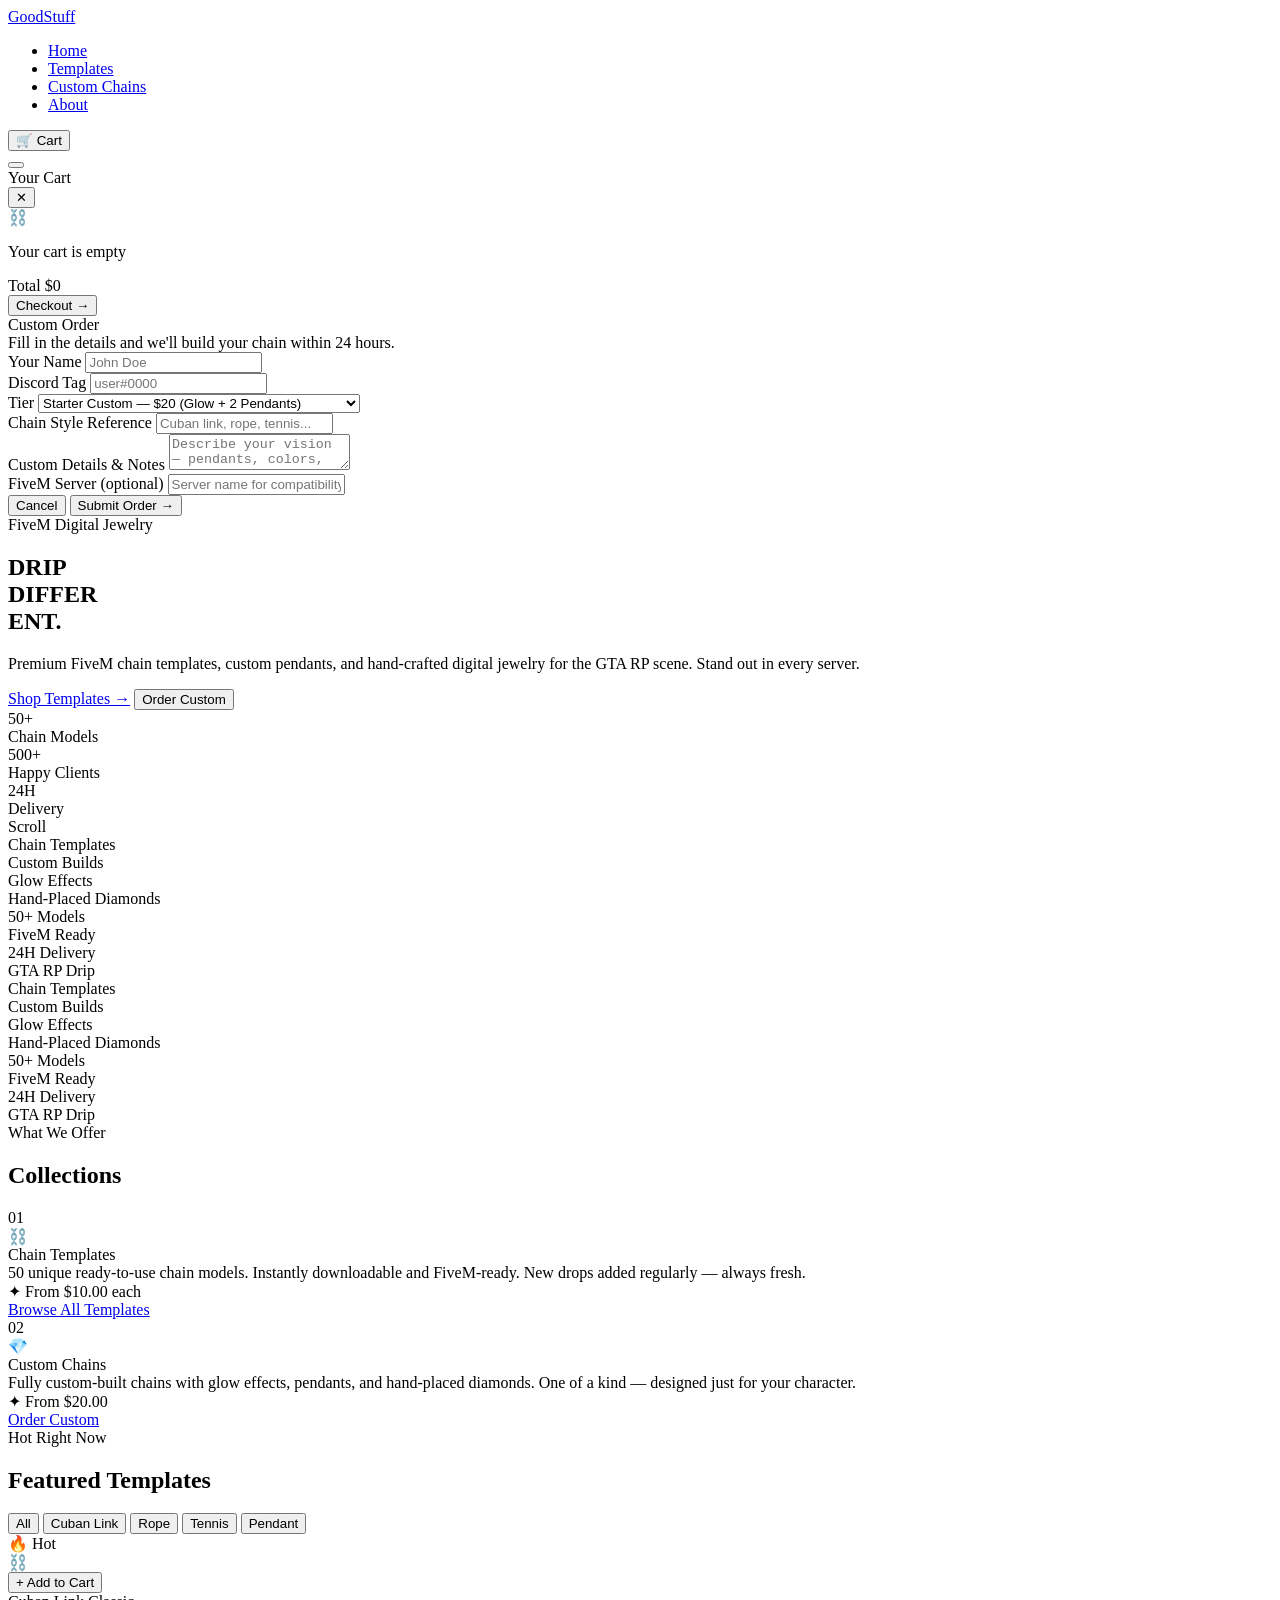
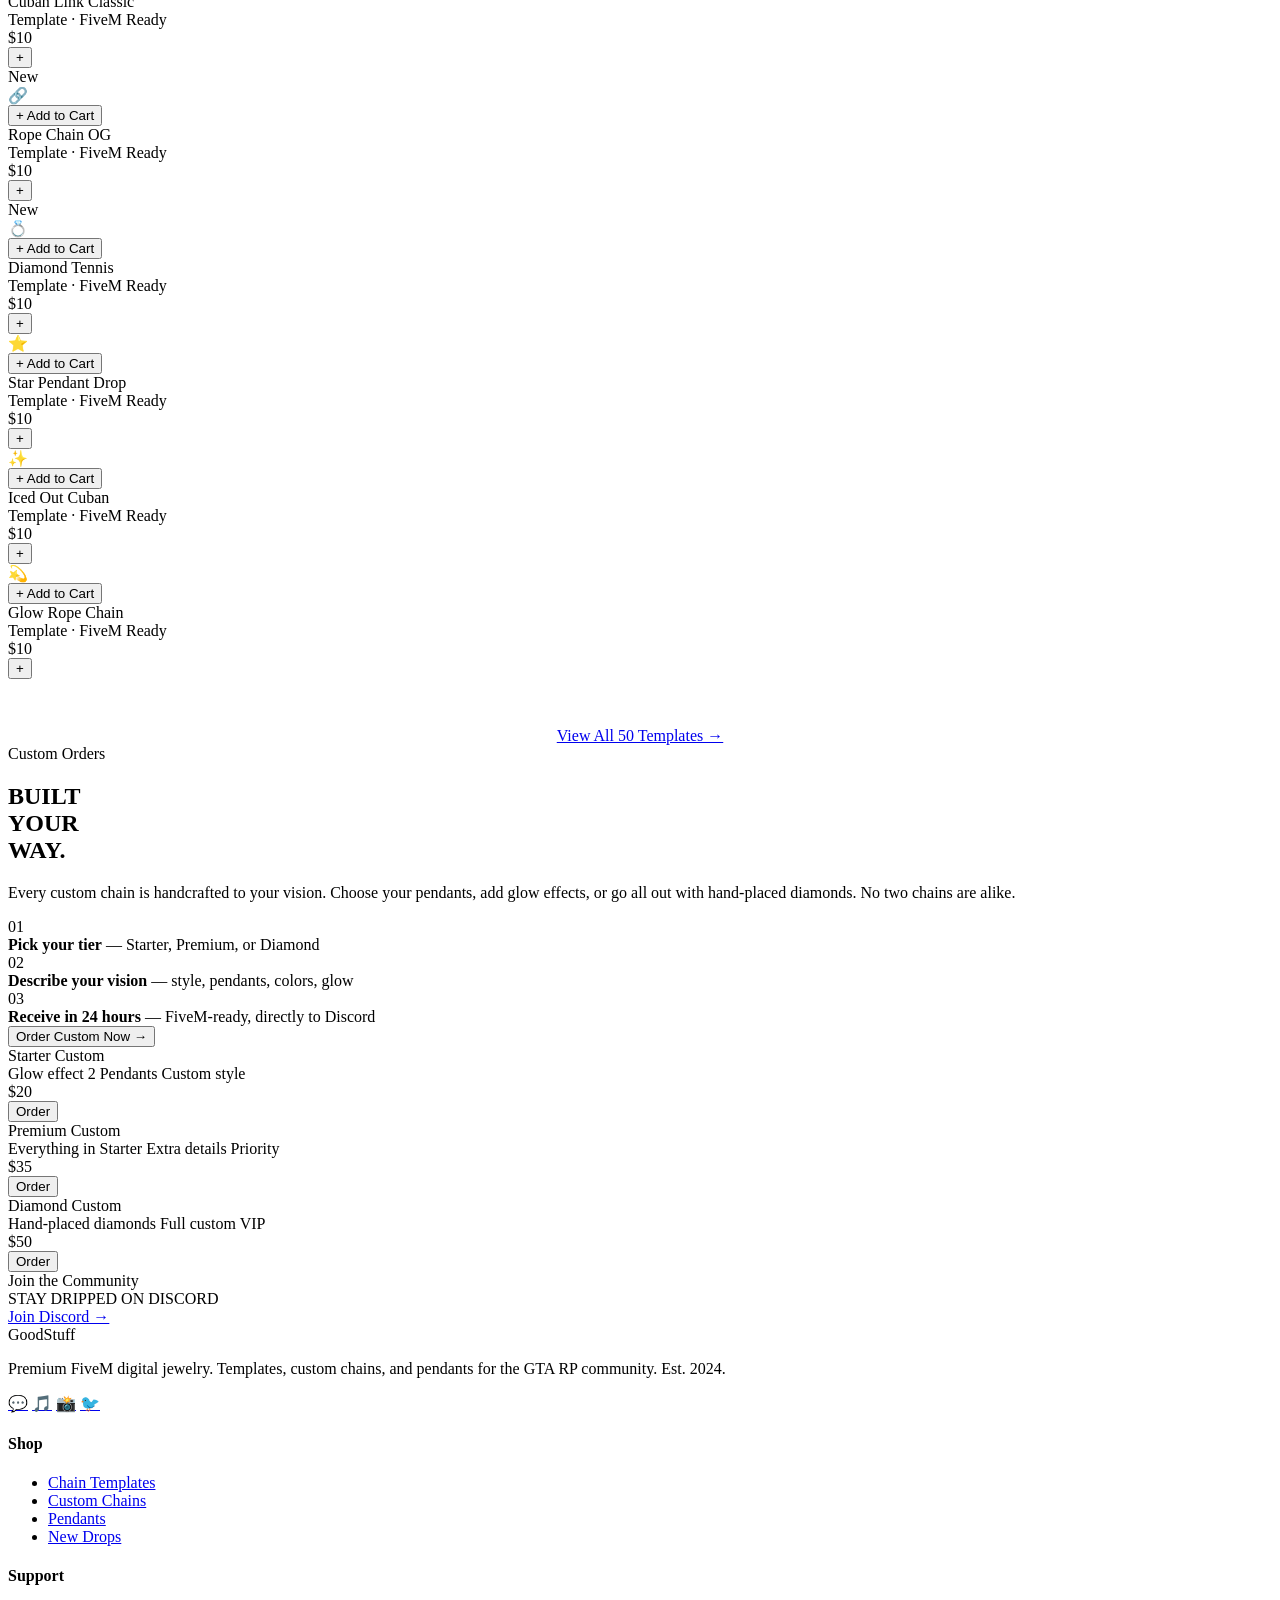
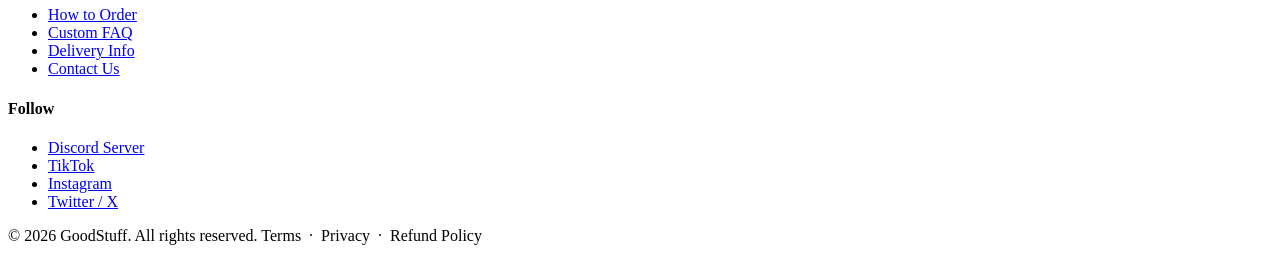
==== index.html @ 35ab71b7 "Add files via upload" ====
<!DOCTYPE html>
<html lang="en">
<head>
  <meta charset="UTF-8" />
  <meta name="viewport" content="width=device-width, initial-scale=1.0"/>
  <title>GoodStuff — FiveM Digital Jewelry</title>
  <meta name="description" content="Premium FiveM chain templates, custom pendants and hand-crafted digital jewelry for the GTA RP scene."/>
  <link rel="stylesheet" href="css/style.css"/>
</head>
<body>

<!-- CURSOR -->
<div class="cursor"></div>
<div class="cursor-ring"></div>

<!-- PAGE TRANSITION -->
<div class="page-transition"></div>

<!-- NAV -->
<nav>
  <a href="index.html" class="nav-logo">GoodStuff</a>
  <ul class="nav-links">
    <li><a href="index.html" class="active">Home</a></li>
    <li><a href="templates.html">Templates</a></li>
    <li><a href="custom.html">Custom Chains</a></li>
    <li><a href="index.html#about">About</a></li>
  </ul>
  <div class="nav-right">
    <button class="nav-cart">
      <span>🛒 Cart</span>
      <span class="cart-count" style="display:none">0</span>
    </button>
  </div>
  <button class="hamburger" aria-label="Menu">
    <span></span><span></span><span></span>
  </button>
</nav>

<!-- CART SIDEBAR -->
<div class="cart-overlay"></div>
<div class="cart-sidebar">
  <div class="cart-header">
    <div class="cart-title">Your Cart</div>
    <button class="cart-close">✕</button>
  </div>
  <div class="cart-items">
    <div class="cart-empty">
      <div class="cart-empty-icon">⛓️</div>
      <p>Your cart is empty</p>
    </div>
  </div>
  <div class="cart-footer">
    <div class="cart-total">
      <span class="cart-total-label">Total</span>
      <span class="cart-total-price">$0</span>
    </div>
    <button class="checkout-btn">Checkout →</button>
  </div>
</div>

<!-- ORDER MODAL -->
<div class="modal-overlay">
  <div class="modal">
    <div class="modal-title">Custom Order</div>
    <div class="modal-sub">Fill in the details and we'll build your chain within 24 hours.</div>
    <form class="order-form">
      <div class="form-row">
        <div class="form-group">
          <label class="form-label">Your Name</label>
          <input type="text" class="form-input" placeholder="John Doe" required/>
        </div>
        <div class="form-group">
          <label class="form-label">Discord Tag</label>
          <input type="text" class="form-input" placeholder="user#0000" required/>
        </div>
      </div>
      <div class="form-group">
        <label class="form-label">Tier</label>
        <select class="form-select" id="tier-select" required>
          <option value="starter">Starter Custom — $20 (Glow + 2 Pendants)</option>
          <option value="premium">Premium Custom — $35 (Extra Details)</option>
          <option value="diamond">Diamond Custom — $50 (Hand-Placed Diamonds)</option>
        </select>
      </div>
      <div class="form-group">
        <label class="form-label">Chain Style Reference</label>
        <input type="text" class="form-input" placeholder="Cuban link, rope, tennis..." required/>
      </div>
      <div class="form-group">
        <label class="form-label">Custom Details & Notes</label>
        <textarea class="form-textarea" placeholder="Describe your vision — pendants, colors, glow effects, diamond placement..."></textarea>
      </div>
      <div class="form-group">
        <label class="form-label">FiveM Server (optional)</label>
        <input type="text" class="form-input" placeholder="Server name for compatibility checks"/>
      </div>
      <div class="modal-footer">
        <button type="button" class="btn-cancel modal-close">Cancel</button>
        <button type="submit" class="btn-submit">Submit Order →</button>
      </div>
    </form>
  </div>
</div>

<!-- HERO -->
<section class="hero">
  <div class="hero-bg"></div>
  <div class="hero-grid"></div>
  <div class="hero-content">
    <div class="hero-eyebrow">
      <div class="hero-eyebrow-line"></div>
      <span>FiveM Digital Jewelry</span>
    </div>
    <h1 class="hero-title">
      DRIP<br>
      <span class="red">DIFFER</span><br>
      <span class="stroke">ENT.</span>
    </h1>
    <p class="hero-sub">Premium FiveM chain templates, custom pendants, and hand-crafted digital jewelry for the GTA RP scene. Stand out in every server.</p>
    <div class="hero-btns">
      <a href="templates.html" class="btn-primary">Shop Templates →</a>
      <button class="btn-outline" data-open-order>Order Custom</button>
    </div>
  </div>
  <div class="hero-stats">
    <div class="hero-stat">
      <div class="stat-num">50+</div>
      <div class="stat-label">Chain Models</div>
    </div>
    <div class="hero-stat">
      <div class="stat-num">500+</div>
      <div class="stat-label">Happy Clients</div>
    </div>
    <div class="hero-stat">
      <div class="stat-num">24H</div>
      <div class="stat-label">Delivery</div>
    </div>
  </div>
  <div class="hero-scroll">
    <div class="scroll-line"></div>
    <span>Scroll</span>
  </div>
</section>

<!-- MARQUEE -->
<div class="marquee-wrap">
  <div class="marquee-track">
    <div class="marquee-item">Chain Templates <div class="marquee-dot"></div></div>
    <div class="marquee-item">Custom Builds <div class="marquee-dot"></div></div>
    <div class="marquee-item">Glow Effects <div class="marquee-dot"></div></div>
    <div class="marquee-item">Hand-Placed Diamonds <div class="marquee-dot"></div></div>
    <div class="marquee-item">50+ Models <div class="marquee-dot"></div></div>
    <div class="marquee-item">FiveM Ready <div class="marquee-dot"></div></div>
    <div class="marquee-item">24H Delivery <div class="marquee-dot"></div></div>
    <div class="marquee-item">GTA RP Drip <div class="marquee-dot"></div></div>
    <div class="marquee-item">Chain Templates <div class="marquee-dot"></div></div>
    <div class="marquee-item">Custom Builds <div class="marquee-dot"></div></div>
    <div class="marquee-item">Glow Effects <div class="marquee-dot"></div></div>
    <div class="marquee-item">Hand-Placed Diamonds <div class="marquee-dot"></div></div>
    <div class="marquee-item">50+ Models <div class="marquee-dot"></div></div>
    <div class="marquee-item">FiveM Ready <div class="marquee-dot"></div></div>
    <div class="marquee-item">24H Delivery <div class="marquee-dot"></div></div>
    <div class="marquee-item">GTA RP Drip <div class="marquee-dot"></div></div>
  </div>
</div>

<!-- COLLECTIONS -->
<section class="section" style="background: var(--black);">
  <div class="section-header reveal">
    <div class="section-tag">
      <div class="section-tag-line"></div>
      <span>What We Offer</span>
    </div>
    <h2 class="section-title">Collections</h2>
  </div>
  <div class="collections-grid">
    <div class="col-card reveal reveal-delay-1">
      <div class="col-bg-num">01</div>
      <div class="col-icon-wrap">⛓️</div>
      <div class="col-title">Chain Templates</div>
      <div class="col-desc">50 unique ready-to-use chain models. Instantly downloadable and FiveM-ready. New drops added regularly — always fresh.</div>
      <div class="col-price-tag">✦ From $10.00 each</div>
      <a href="templates.html" class="col-link">Browse All Templates <div class="col-arrow"></div></a>
    </div>
    <div class="col-card reveal reveal-delay-2">
      <div class="col-bg-num">02</div>
      <div class="col-icon-wrap">💎</div>
      <div class="col-title">Custom Chains</div>
      <div class="col-desc">Fully custom-built chains with glow effects, pendants, and hand-placed diamonds. One of a kind — designed just for your character.</div>
      <div class="col-price-tag">✦ From $20.00</div>
      <a href="custom.html" class="col-link">Order Custom <div class="col-arrow"></div></a>
    </div>
  </div>
</section>

<!-- FEATURED PRODUCTS -->
<section class="section" style="background: var(--surface);">
  <div class="section-header reveal">
    <div class="section-tag">
      <div class="section-tag-line"></div>
      <span>Hot Right Now</span>
    </div>
    <h2 class="section-title">Featured Templates</h2>
  </div>

  <div class="products-filters reveal">
    <button class="filter-btn active" data-filter="all">All</button>
    <button class="filter-btn" data-filter="cuban">Cuban Link</button>
    <button class="filter-btn" data-filter="rope">Rope</button>
    <button class="filter-btn" data-filter="tennis">Tennis</button>
    <button class="filter-btn" data-filter="pendant">Pendant</button>
  </div>

  <div class="products-grid">
    <div class="product-card reveal reveal-delay-1" data-category="cuban">
      <div class="product-badge hot">🔥 Hot</div>
      <div class="product-img">⛓️
        <div class="product-img-overlay">
          <button class="product-quick-add">+ Add to Cart</button>
        </div>
      </div>
      <div class="product-info">
        <div class="product-name">Cuban Link Classic</div>
        <div class="product-type">Template · FiveM Ready</div>
        <div class="product-bottom">
          <div class="product-price">$10</div>
          <button class="product-add-btn">+</button>
        </div>
      </div>
    </div>
    <div class="product-card reveal reveal-delay-2" data-category="rope">
      <div class="product-badge new">New</div>
      <div class="product-img">🔗
        <div class="product-img-overlay">
          <button class="product-quick-add">+ Add to Cart</button>
        </div>
      </div>
      <div class="product-info">
        <div class="product-name">Rope Chain OG</div>
        <div class="product-type">Template · FiveM Ready</div>
        <div class="product-bottom">
          <div class="product-price">$10</div>
          <button class="product-add-btn">+</button>
        </div>
      </div>
    </div>
    <div class="product-card reveal reveal-delay-3" data-category="tennis">
      <div class="product-badge new">New</div>
      <div class="product-img">💍
        <div class="product-img-overlay">
          <button class="product-quick-add">+ Add to Cart</button>
        </div>
      </div>
      <div class="product-info">
        <div class="product-name">Diamond Tennis</div>
        <div class="product-type">Template · FiveM Ready</div>
        <div class="product-bottom">
          <div class="product-price">$10</div>
          <button class="product-add-btn">+</button>
        </div>
      </div>
    </div>
    <div class="product-card reveal reveal-delay-1" data-category="pendant">
      <div class="product-img">⭐
        <div class="product-img-overlay">
          <button class="product-quick-add">+ Add to Cart</button>
        </div>
      </div>
      <div class="product-info">
        <div class="product-name">Star Pendant Drop</div>
        <div class="product-type">Template · FiveM Ready</div>
        <div class="product-bottom">
          <div class="product-price">$10</div>
          <button class="product-add-btn">+</button>
        </div>
      </div>
    </div>
    <div class="product-card reveal reveal-delay-2" data-category="cuban">
      <div class="product-img">✨
        <div class="product-img-overlay">
          <button class="product-quick-add">+ Add to Cart</button>
        </div>
      </div>
      <div class="product-info">
        <div class="product-name">Iced Out Cuban</div>
        <div class="product-type">Template · FiveM Ready</div>
        <div class="product-bottom">
          <div class="product-price">$10</div>
          <button class="product-add-btn">+</button>
        </div>
      </div>
    </div>
    <div class="product-card reveal reveal-delay-3" data-category="rope">
      <div class="product-img">💫
        <div class="product-img-overlay">
          <button class="product-quick-add">+ Add to Cart</button>
        </div>
      </div>
      <div class="product-info">
        <div class="product-name">Glow Rope Chain</div>
        <div class="product-type">Template · FiveM Ready</div>
        <div class="product-bottom">
          <div class="product-price">$10</div>
          <button class="product-add-btn">+</button>
        </div>
      </div>
    </div>
  </div>

  <div style="text-align:center; margin-top: 48px;" class="reveal">
    <a href="templates.html" class="btn-outline">View All 50 Templates →</a>
  </div>
</section>

<!-- CUSTOM SECTION -->
<section class="section custom-section" id="custom">
  <div class="custom-grid">
    <div class="reveal">
      <span class="custom-label">Custom Orders</span>
      <h2 class="custom-title">BUILT<br>YOUR<br>WAY.</h2>
      <p class="custom-desc">Every custom chain is handcrafted to your vision. Choose your pendants, add glow effects, or go all out with hand-placed diamonds. No two chains are alike.</p>
      <div class="custom-steps">
        <div class="custom-step">
          <div class="step-num">01</div>
          <div class="step-text"><strong>Pick your tier</strong> — Starter, Premium, or Diamond</div>
        </div>
        <div class="custom-step">
          <div class="step-num">02</div>
          <div class="step-text"><strong>Describe your vision</strong> — style, pendants, colors, glow</div>
        </div>
        <div class="custom-step">
          <div class="step-num">03</div>
          <div class="step-text"><strong>Receive in 24 hours</strong> — FiveM-ready, directly to Discord</div>
        </div>
      </div>
      <button class="btn-primary" data-open-order>Order Custom Now →</button>
    </div>
    <div class="reveal reveal-delay-2">
      <div class="tiers-list">
        <div class="tier-card">
          <div>
            <div class="tier-name">Starter Custom</div>
            <div class="tier-features">
              <span class="tier-feature">Glow effect</span>
              <span class="tier-feature">2 Pendants</span>
              <span class="tier-feature">Custom style</span>
            </div>
          </div>
          <div>
            <div class="tier-price">$20</div>
            <button class="tier-btn">Order</button>
          </div>
        </div>
        <div class="tier-card featured">
          <div>
            <div class="tier-name">Premium Custom</div>
            <div class="tier-features">
              <span class="tier-feature">Everything in Starter</span>
              <span class="tier-feature">Extra details</span>
              <span class="tier-feature">Priority</span>
            </div>
          </div>
          <div>
            <div class="tier-price">$35</div>
            <button class="tier-btn">Order</button>
          </div>
        </div>
        <div class="tier-card">
          <div>
            <div class="tier-name">Diamond Custom</div>
            <div class="tier-features">
              <span class="tier-feature">Hand-placed diamonds</span>
              <span class="tier-feature">Full custom</span>
              <span class="tier-feature">VIP</span>
            </div>
          </div>
          <div>
            <div class="tier-price">$50</div>
            <button class="tier-btn">Order</button>
          </div>
        </div>
      </div>
    </div>
  </div>
</section>

<!-- CTA BANNER -->
<div class="cta-banner reveal">
  <div class="cta-banner-text">
    <div class="label">Join the Community</div>
    <div class="title">STAY DRIPPED ON DISCORD</div>
  </div>
  <a href="#" class="btn-white">Join Discord →</a>
</div>

<!-- FOOTER -->
<footer id="about">
  <div class="footer-grid">
    <div class="footer-brand reveal">
      <span class="footer-brand-logo">GoodStuff</span>
      <p>Premium FiveM digital jewelry. Templates, custom chains, and pendants for the GTA RP community. Est. 2024.</p>
      <div class="social-links">
        <a href="#" class="social-link" title="Discord">💬</a>
        <a href="#" class="social-link" title="TikTok">🎵</a>
        <a href="#" class="social-link" title="Instagram">📸</a>
        <a href="#" class="social-link" title="Twitter">🐦</a>
      </div>
    </div>
    <div class="footer-col reveal reveal-delay-1">
      <h4>Shop</h4>
      <ul>
        <li><a href="templates.html">Chain Templates</a></li>
        <li><a href="custom.html">Custom Chains</a></li>
        <li><a href="templates.html#pendants">Pendants</a></li>
        <li><a href="templates.html#new">New Drops</a></li>
      </ul>
    </div>
    <div class="footer-col reveal reveal-delay-2">
      <h4>Support</h4>
      <ul>
        <li><a href="custom.html#how">How to Order</a></li>
        <li><a href="custom.html#faq">Custom FAQ</a></li>
        <li><a href="#">Delivery Info</a></li>
        <li><a href="#">Contact Us</a></li>
      </ul>
    </div>
    <div class="footer-col reveal reveal-delay-3">
      <h4>Follow</h4>
      <ul>
        <li><a href="#">Discord Server</a></li>
        <li><a href="#">TikTok</a></li>
        <li><a href="#">Instagram</a></li>
        <li><a href="#">Twitter / X</a></li>
      </ul>
    </div>
  </div>
  <div class="footer-bottom">
    <span>© 2026 GoodStuff. All rights reserved.</span>
    <span>Terms &nbsp;·&nbsp; Privacy &nbsp;·&nbsp; Refund Policy</span>
  </div>
</footer>

<script src="js/main.js"></script>
</body>
</html>
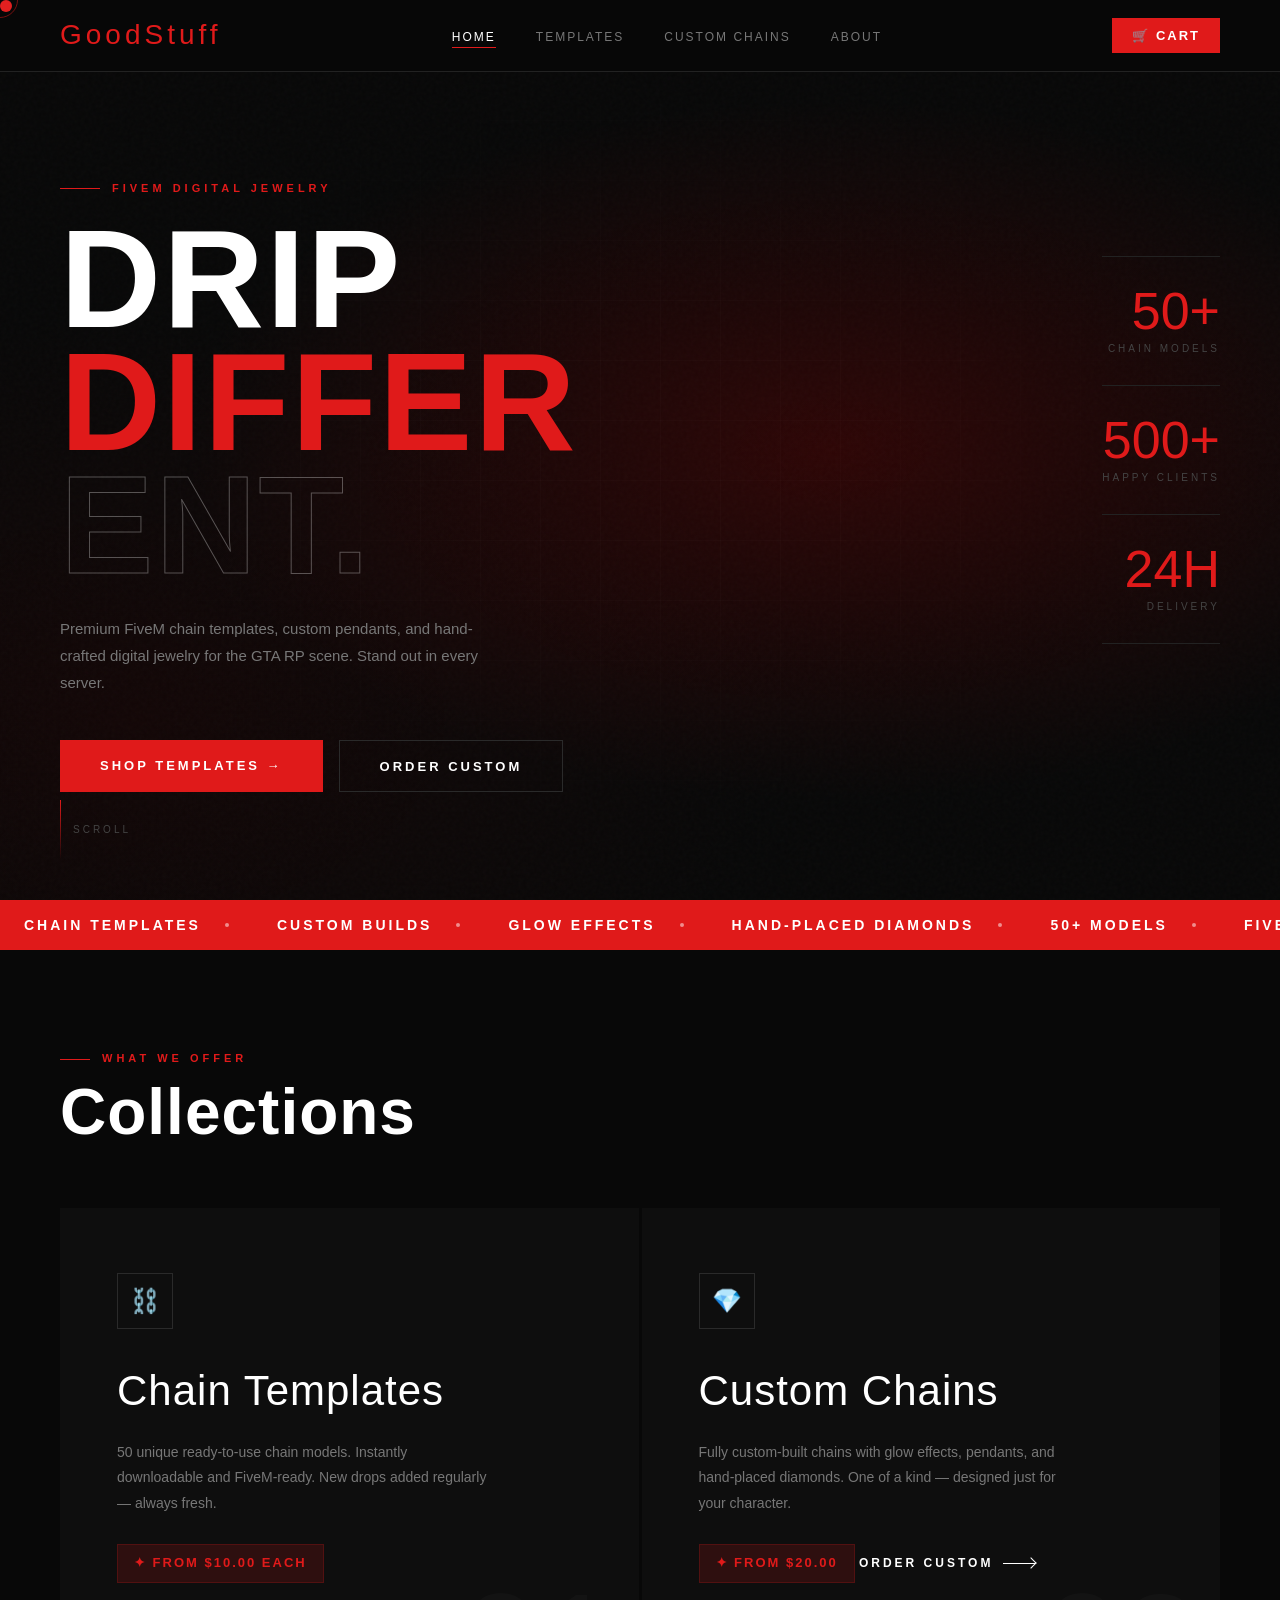
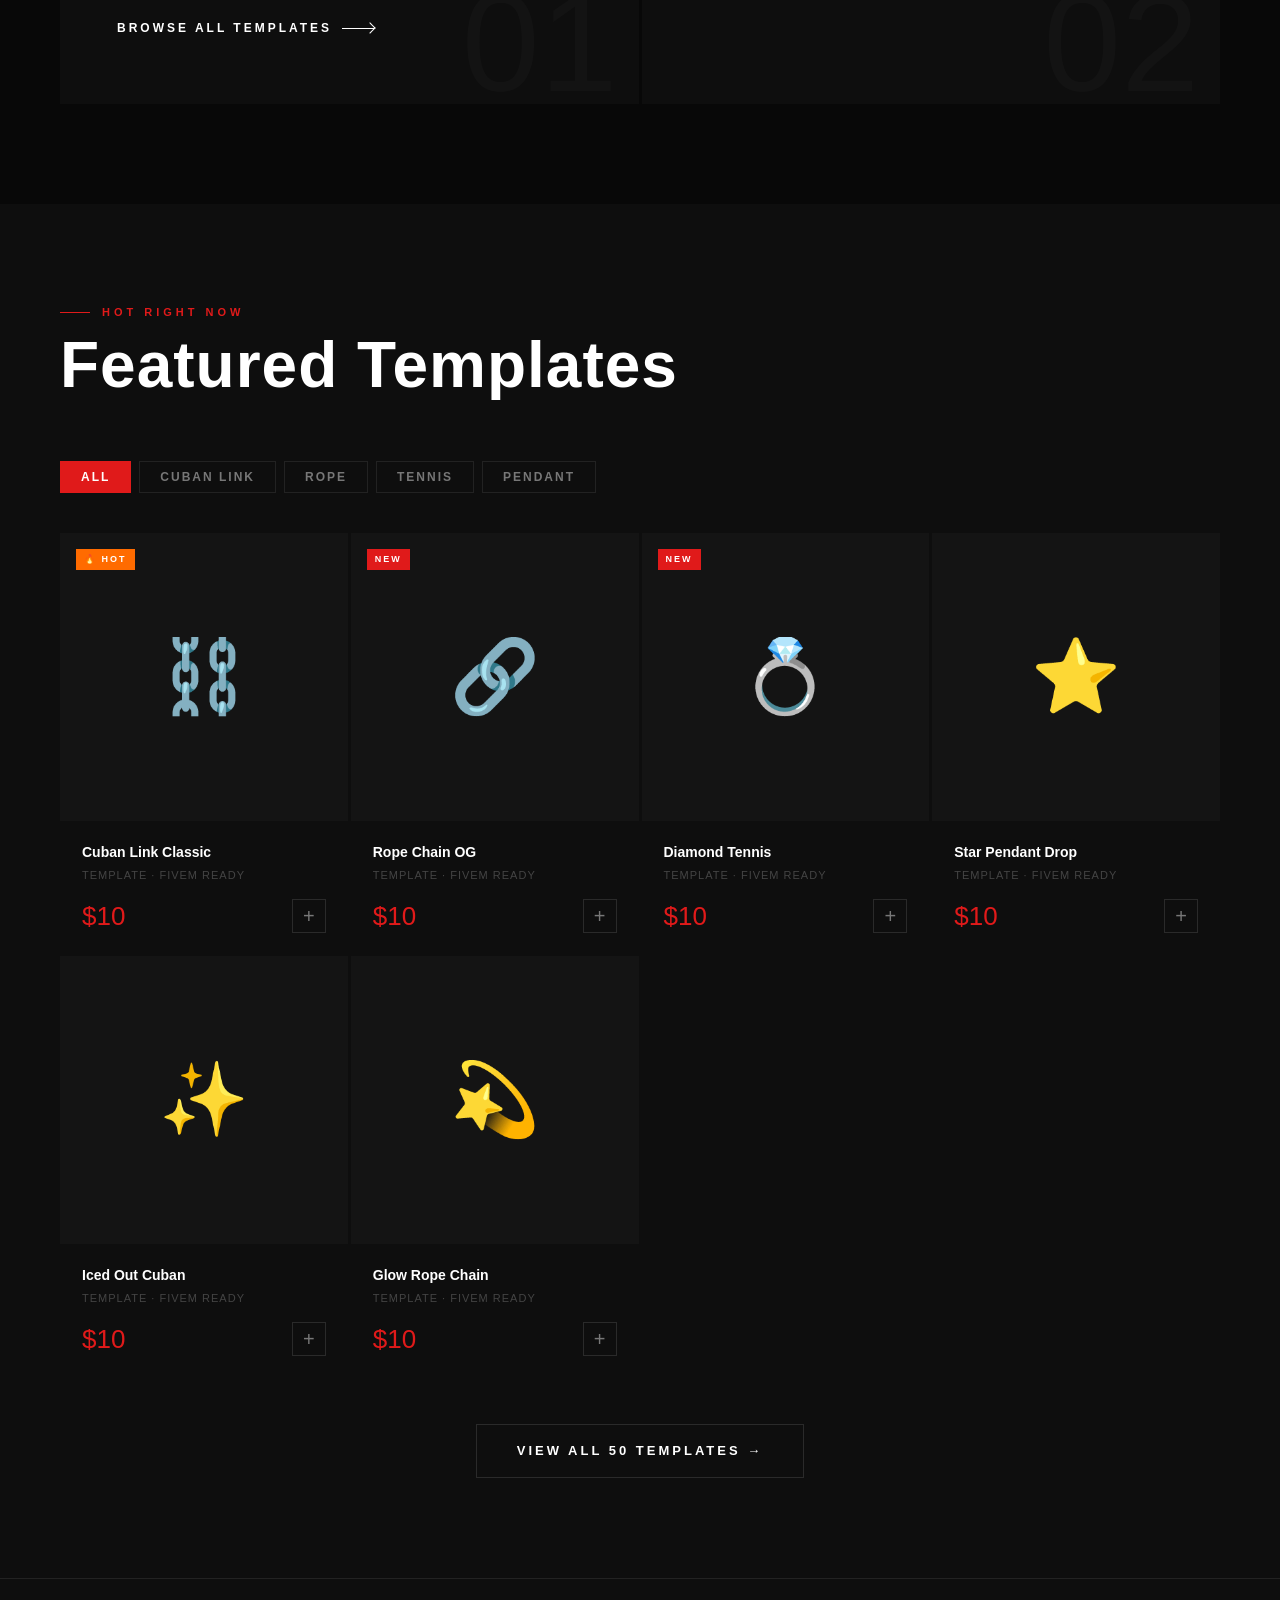
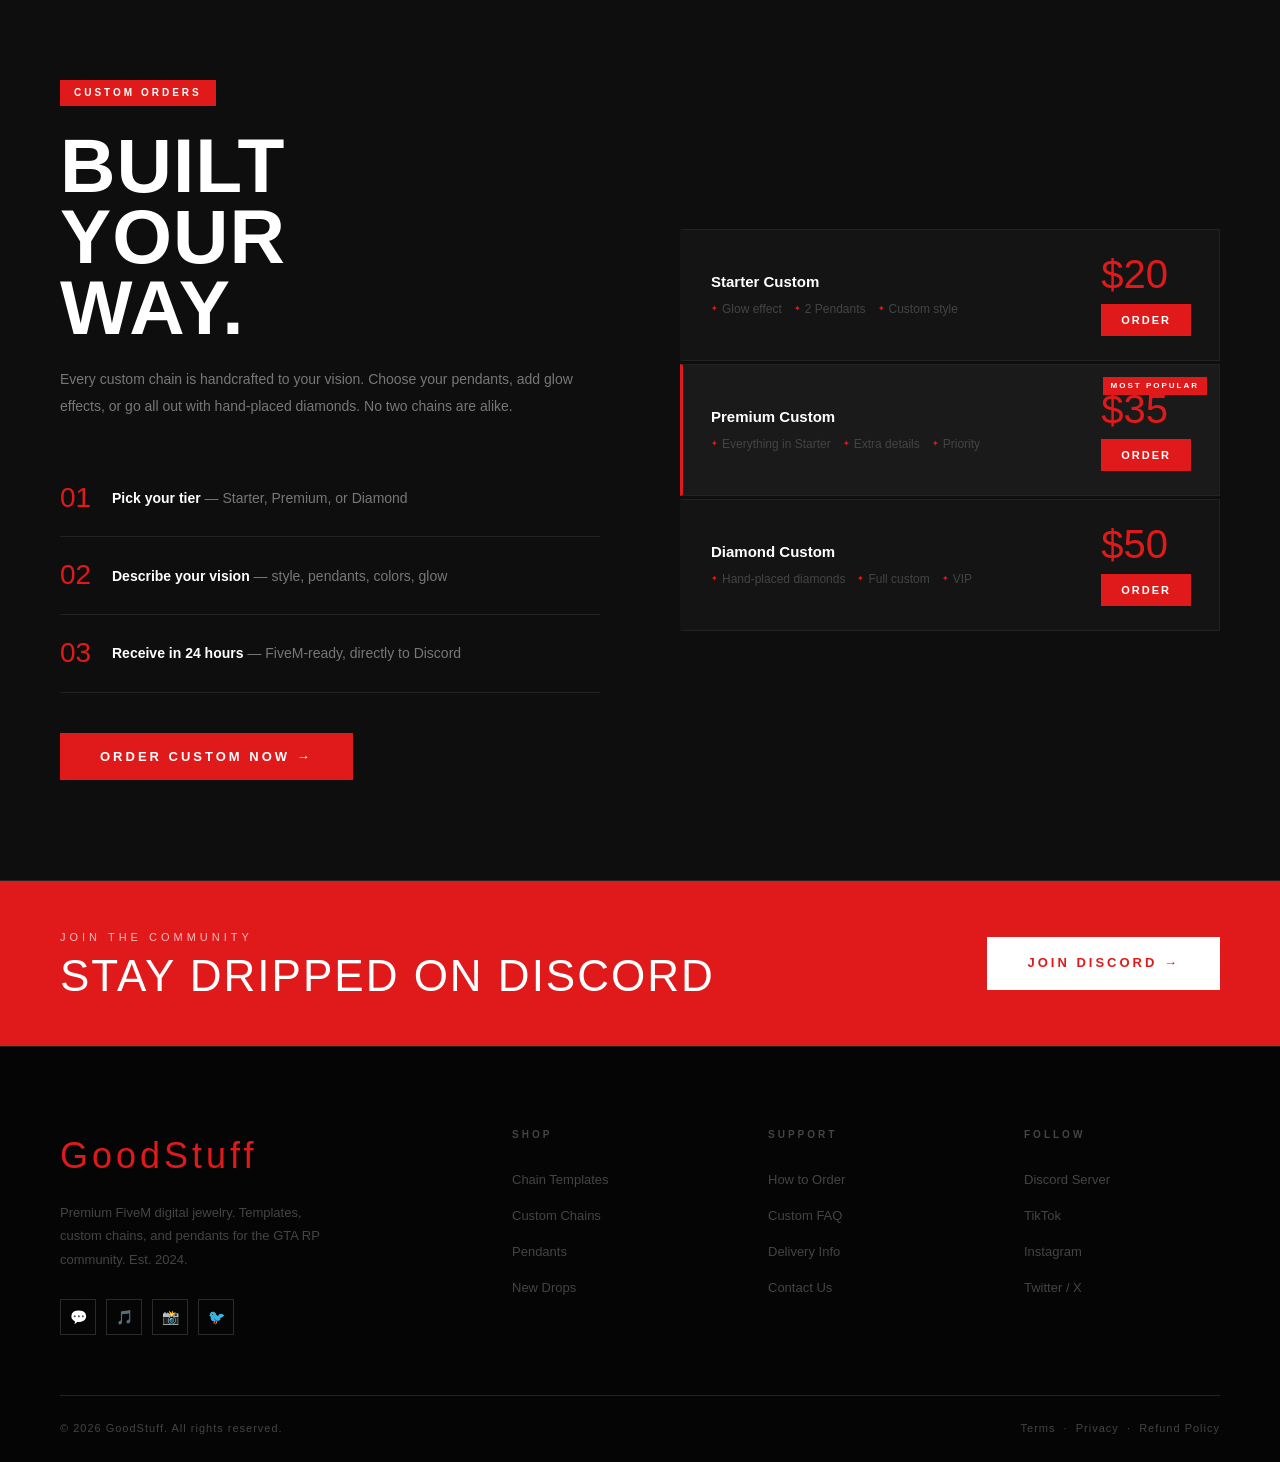
==== commit 4355220d: "Add files via upload" ====
--- a/index.html
+++ b/index.html
@@ -5,7 +5,7 @@
   <meta name="viewport" content="width=device-width, initial-scale=1.0"/>
   <title>GoodStuff — FiveM Digital Jewelry</title>
   <meta name="description" content="Premium FiveM chain templates, custom pendants and hand-crafted digital jewelry for the GTA RP scene."/>
-  <link rel="stylesheet" href="css/style.css"/>
+  <link rel="stylesheet" href="style.css"/>
 </head>
 <body>
 
@@ -440,6 +440,6 @@
   </div>
 </footer>
 
-<script src="js/main.js"></script>
+<script src="main.js"></script>
 </body>
 </html>
--- a/style.css
+++ b/style.css
@@ -0,0 +1,1213 @@
+@import url('https://fonts.googleapis.com/css2?family=Bebas+Neue&family=Barlow:wght@300;400;500;600;700&family=Barlow+Condensed:wght@400;600;700&display=swap');
+
+:root {
+  --red: #e01a1a;
+  --red-dark: #a01010;
+  --red-glow: rgba(224, 26, 26, 0.15);
+  --black: #080808;
+  --surface: #0e0e0e;
+  --surface2: #141414;
+  --surface3: #1a1a1a;
+  --border: #222;
+  --border2: #2a2a2a;
+  --text: #ffffff;
+  --text-muted: #777;
+  --text-dim: #444;
+  --font-display: 'Bebas Neue', sans-serif;
+  --font-body: 'Barlow', sans-serif;
+  --font-cond: 'Barlow Condensed', sans-serif;
+}
+
+*, *::before, *::after { margin: 0; padding: 0; box-sizing: border-box; }
+
+html { scroll-behavior: smooth; }
+
+body {
+  background: var(--black);
+  color: var(--text);
+  font-family: var(--font-body);
+  font-size: 15px;
+  line-height: 1.6;
+  cursor: none;
+  overflow-x: hidden;
+}
+
+/* CUSTOM CURSOR */
+.cursor {
+  width: 12px; height: 12px;
+  background: var(--red);
+  border-radius: 50%;
+  position: fixed;
+  top: 0; left: 0;
+  pointer-events: none;
+  z-index: 9999;
+  transition: transform 0.1s;
+  mix-blend-mode: screen;
+}
+.cursor-ring {
+  width: 36px; height: 36px;
+  border: 1px solid rgba(224,26,26,0.5);
+  border-radius: 50%;
+  position: fixed;
+  top: 0; left: 0;
+  pointer-events: none;
+  z-index: 9998;
+  transition: transform 0.15s, width 0.2s, height 0.2s, border-color 0.2s;
+}
+.cursor-ring.hovered {
+  width: 56px; height: 56px;
+  border-color: var(--red);
+}
+body:hover .cursor { opacity: 1; }
+
+/* SCROLLBAR */
+::-webkit-scrollbar { width: 4px; }
+::-webkit-scrollbar-track { background: var(--black); }
+::-webkit-scrollbar-thumb { background: var(--red); }
+
+/* NOISE TEXTURE */
+body::before {
+  content: '';
+  position: fixed;
+  inset: 0;
+  background-image: url("data:image/svg+xml,%3Csvg viewBox='0 0 256 256' xmlns='http://www.w3.org/2000/svg'%3E%3Cfilter id='noise'%3E%3CfeTurbulence type='fractalNoise' baseFrequency='0.9' numOctaves='4' stitchTiles='stitch'/%3E%3C/filter%3E%3Crect width='100%25' height='100%25' filter='url(%23noise)' opacity='1'/%3E%3C/svg%3E");
+  opacity: 0.025;
+  pointer-events: none;
+  z-index: 1;
+}
+
+/* NAV */
+nav {
+  position: fixed;
+  top: 0; left: 0; right: 0;
+  z-index: 1000;
+  display: flex;
+  justify-content: space-between;
+  align-items: center;
+  padding: 0 60px;
+  height: 72px;
+  background: rgba(8,8,8,0.92);
+  backdrop-filter: blur(12px);
+  border-bottom: 1px solid var(--border);
+  transition: background 0.3s;
+}
+nav.scrolled {
+  background: rgba(8,8,8,0.98);
+  box-shadow: 0 4px 40px rgba(0,0,0,0.8);
+}
+.nav-logo {
+  font-family: var(--font-display);
+  font-size: 28px;
+  color: var(--red);
+  letter-spacing: 4px;
+  text-decoration: none;
+  transition: opacity 0.2s;
+}
+.nav-logo:hover { opacity: 0.8; }
+.nav-links {
+  display: flex;
+  gap: 40px;
+  list-style: none;
+}
+.nav-links a {
+  color: var(--text-muted);
+  text-decoration: none;
+  font-size: 12px;
+  letter-spacing: 2px;
+  text-transform: uppercase;
+  font-weight: 500;
+  transition: color 0.2s;
+  position: relative;
+}
+.nav-links a::after {
+  content: '';
+  position: absolute;
+  bottom: -4px; left: 0;
+  width: 0; height: 1px;
+  background: var(--red);
+  transition: width 0.3s;
+}
+.nav-links a:hover { color: #fff; }
+.nav-links a:hover::after { width: 100%; }
+.nav-links a.active { color: #fff; }
+.nav-links a.active::after { width: 100%; }
+.nav-right {
+  display: flex;
+  align-items: center;
+  gap: 20px;
+}
+.nav-cart {
+  display: flex;
+  align-items: center;
+  gap: 8px;
+  background: var(--red);
+  color: #fff;
+  border: none;
+  padding: 10px 20px;
+  font-family: var(--font-cond);
+  font-size: 13px;
+  font-weight: 600;
+  letter-spacing: 2px;
+  text-transform: uppercase;
+  cursor: none;
+  transition: background 0.2s, transform 0.1s;
+}
+.nav-cart:hover { background: var(--red-dark); }
+.nav-cart:active { transform: scale(0.97); }
+.cart-count {
+  background: #fff;
+  color: var(--red);
+  font-size: 10px;
+  font-weight: 700;
+  width: 18px; height: 18px;
+  border-radius: 50%;
+  display: flex;
+  align-items: center;
+  justify-content: center;
+}
+.hamburger {
+  display: none;
+  flex-direction: column;
+  gap: 5px;
+  cursor: none;
+  background: none;
+  border: none;
+  padding: 4px;
+}
+.hamburger span {
+  display: block;
+  width: 24px; height: 2px;
+  background: var(--text);
+  transition: all 0.3s;
+}
+
+/* HERO */
+.hero {
+  height: 100vh;
+  position: relative;
+  display: flex;
+  align-items: center;
+  overflow: hidden;
+  padding-top: 72px;
+}
+.hero-bg {
+  position: absolute;
+  inset: 0;
+  background:
+    radial-gradient(ellipse at 65% 50%, rgba(180,0,0,0.22) 0%, transparent 55%),
+    radial-gradient(ellipse at 10% 80%, rgba(100,0,0,0.12) 0%, transparent 40%);
+}
+.hero-grid {
+  position: absolute;
+  inset: 0;
+  background-image:
+    linear-gradient(rgba(255,255,255,0.015) 1px, transparent 1px),
+    linear-gradient(90deg, rgba(255,255,255,0.015) 1px, transparent 1px);
+  background-size: 60px 60px;
+  mask-image: radial-gradient(ellipse at center, black 20%, transparent 75%);
+}
+.hero-content {
+  position: relative;
+  z-index: 2;
+  padding: 0 60px;
+  max-width: 700px;
+}
+.hero-eyebrow {
+  display: flex;
+  align-items: center;
+  gap: 12px;
+  margin-bottom: 20px;
+  opacity: 0;
+  animation: fadeUp 0.8s 0.2s forwards;
+}
+.hero-eyebrow-line {
+  width: 40px; height: 1px;
+  background: var(--red);
+}
+.hero-eyebrow span {
+  font-size: 11px;
+  letter-spacing: 4px;
+  text-transform: uppercase;
+  color: var(--red);
+  font-weight: 600;
+}
+.hero-title {
+  font-family: var(--font-display);
+  font-size: clamp(80px, 12vw, 140px);
+  line-height: 0.88;
+  letter-spacing: 2px;
+  margin-bottom: 28px;
+  opacity: 0;
+  animation: fadeUp 0.8s 0.35s forwards;
+}
+.hero-title .red { color: var(--red); }
+.hero-title .stroke {
+  -webkit-text-stroke: 1px rgba(255,255,255,0.3);
+  color: transparent;
+}
+.hero-sub {
+  font-size: 15px;
+  color: var(--text-muted);
+  line-height: 1.8;
+  max-width: 440px;
+  margin-bottom: 44px;
+  opacity: 0;
+  animation: fadeUp 0.8s 0.5s forwards;
+}
+.hero-btns {
+  display: flex;
+  gap: 16px;
+  opacity: 0;
+  animation: fadeUp 0.8s 0.65s forwards;
+}
+.btn-primary {
+  background: var(--red);
+  color: #fff;
+  border: none;
+  padding: 16px 40px;
+  font-family: var(--font-cond);
+  font-size: 13px;
+  font-weight: 700;
+  letter-spacing: 3px;
+  text-transform: uppercase;
+  cursor: none;
+  transition: background 0.2s, transform 0.1s;
+  text-decoration: none;
+  display: inline-flex;
+  align-items: center;
+  gap: 10px;
+}
+.btn-primary:hover { background: var(--red-dark); }
+.btn-primary:active { transform: scale(0.97); }
+.btn-outline {
+  background: transparent;
+  color: #fff;
+  border: 1px solid var(--border2);
+  padding: 16px 40px;
+  font-family: var(--font-cond);
+  font-size: 13px;
+  font-weight: 600;
+  letter-spacing: 3px;
+  text-transform: uppercase;
+  cursor: none;
+  transition: border-color 0.2s, color 0.2s;
+  text-decoration: none;
+  display: inline-flex;
+  align-items: center;
+  gap: 10px;
+}
+.btn-outline:hover { border-color: var(--red); color: var(--red); }
+.hero-stats {
+  position: absolute;
+  right: 60px;
+  top: 50%;
+  transform: translateY(-50%);
+  display: flex;
+  flex-direction: column;
+  gap: 0;
+  z-index: 2;
+  opacity: 0;
+  animation: fadeLeft 0.8s 0.8s forwards;
+}
+.hero-stat {
+  text-align: right;
+  padding: 28px 0;
+  border-bottom: 1px solid var(--border);
+}
+.hero-stat:first-child { border-top: 1px solid var(--border); }
+.stat-num {
+  font-family: var(--font-display);
+  font-size: 52px;
+  color: var(--red);
+  line-height: 1;
+}
+.stat-label {
+  font-size: 10px;
+  letter-spacing: 3px;
+  text-transform: uppercase;
+  color: var(--text-dim);
+  margin-top: 4px;
+}
+.hero-scroll {
+  position: absolute;
+  bottom: 40px;
+  left: 60px;
+  display: flex;
+  align-items: center;
+  gap: 12px;
+  font-size: 10px;
+  letter-spacing: 3px;
+  text-transform: uppercase;
+  color: var(--text-dim);
+  z-index: 2;
+  opacity: 0;
+  animation: fadeUp 0.8s 1s forwards;
+}
+.scroll-line {
+  width: 1px; height: 60px;
+  background: linear-gradient(to bottom, var(--red), transparent);
+  animation: scrollPulse 2s infinite;
+}
+@keyframes scrollPulse {
+  0%, 100% { opacity: 0.4; }
+  50% { opacity: 1; }
+}
+
+/* ANIMATIONS */
+@keyframes fadeUp {
+  from { opacity: 0; transform: translateY(30px); }
+  to { opacity: 1; transform: translateY(0); }
+}
+@keyframes fadeLeft {
+  from { opacity: 0; transform: translateX(30px) translateY(-50%); }
+  to { opacity: 1; transform: translateX(0) translateY(-50%); }
+}
+
+/* REVEAL ON SCROLL */
+.reveal {
+  opacity: 0;
+  transform: translateY(40px);
+  transition: opacity 0.7s ease, transform 0.7s ease;
+}
+.reveal.visible {
+  opacity: 1;
+  transform: translateY(0);
+}
+.reveal-delay-1 { transition-delay: 0.1s; }
+.reveal-delay-2 { transition-delay: 0.2s; }
+.reveal-delay-3 { transition-delay: 0.3s; }
+
+/* SECTION */
+.section {
+  padding: 100px 60px;
+}
+.section-header {
+  margin-bottom: 64px;
+}
+.section-tag {
+  display: flex;
+  align-items: center;
+  gap: 12px;
+  margin-bottom: 12px;
+}
+.section-tag span {
+  font-size: 11px;
+  letter-spacing: 4px;
+  text-transform: uppercase;
+  color: var(--red);
+  font-weight: 600;
+}
+.section-tag-line {
+  width: 30px; height: 1px;
+  background: var(--red);
+}
+.section-title {
+  font-family: var(--font-display);
+  font-size: clamp(40px, 5vw, 64px);
+  line-height: 1;
+  letter-spacing: 1px;
+}
+
+/* MARQUEE */
+.marquee-wrap {
+  background: var(--red);
+  padding: 14px 0;
+  overflow: hidden;
+  display: flex;
+}
+.marquee-track {
+  display: flex;
+  gap: 0;
+  animation: marquee 18s linear infinite;
+  white-space: nowrap;
+}
+.marquee-item {
+  display: flex;
+  align-items: center;
+  gap: 24px;
+  padding: 0 24px;
+  font-family: var(--font-cond);
+  font-size: 14px;
+  font-weight: 700;
+  letter-spacing: 3px;
+  text-transform: uppercase;
+}
+.marquee-dot {
+  width: 4px; height: 4px;
+  background: rgba(255,255,255,0.5);
+  border-radius: 50%;
+}
+@keyframes marquee {
+  0% { transform: translateX(0); }
+  100% { transform: translateX(-50%); }
+}
+
+/* COLLECTIONS */
+.collections-grid {
+  display: grid;
+  grid-template-columns: 1fr 1fr;
+  gap: 3px;
+}
+.col-card {
+  background: var(--surface);
+  padding: 64px 56px;
+  position: relative;
+  overflow: hidden;
+  cursor: none;
+  transition: background 0.3s;
+  border: 1px solid transparent;
+}
+.col-card:hover {
+  background: var(--surface2);
+  border-color: var(--border);
+}
+.col-card::before {
+  content: '';
+  position: absolute;
+  top: 0; left: 0;
+  width: 0; height: 3px;
+  background: var(--red);
+  transition: width 0.5s;
+}
+.col-card:hover::before { width: 100%; }
+.col-bg-num {
+  position: absolute;
+  bottom: -10px; right: 20px;
+  font-family: var(--font-display);
+  font-size: 140px;
+  color: rgba(255,255,255,0.025);
+  line-height: 1;
+  pointer-events: none;
+  transition: color 0.3s;
+}
+.col-card:hover .col-bg-num { color: rgba(224,26,26,0.05); }
+.col-icon-wrap {
+  width: 56px; height: 56px;
+  border: 1px solid var(--border2);
+  display: flex;
+  align-items: center;
+  justify-content: center;
+  font-size: 24px;
+  margin-bottom: 28px;
+  transition: border-color 0.3s;
+}
+.col-card:hover .col-icon-wrap { border-color: var(--red); }
+.col-title {
+  font-family: var(--font-display);
+  font-size: 42px;
+  letter-spacing: 1px;
+  margin-bottom: 16px;
+}
+.col-desc {
+  font-size: 14px;
+  color: var(--text-muted);
+  line-height: 1.8;
+  max-width: 380px;
+  margin-bottom: 28px;
+}
+.col-price-tag {
+  display: inline-flex;
+  align-items: center;
+  gap: 8px;
+  background: var(--red-glow);
+  border: 1px solid rgba(224,26,26,0.2);
+  padding: 8px 16px;
+  font-family: var(--font-cond);
+  font-size: 13px;
+  font-weight: 700;
+  letter-spacing: 2px;
+  color: var(--red);
+  text-transform: uppercase;
+  margin-bottom: 32px;
+}
+.col-link {
+  display: inline-flex;
+  align-items: center;
+  gap: 10px;
+  font-family: var(--font-cond);
+  font-size: 12px;
+  font-weight: 700;
+  letter-spacing: 3px;
+  text-transform: uppercase;
+  color: #fff;
+  text-decoration: none;
+  transition: gap 0.3s, color 0.2s;
+}
+.col-link:hover { gap: 18px; color: var(--red); }
+.col-arrow {
+  width: 32px; height: 1px;
+  background: currentColor;
+  position: relative;
+}
+.col-arrow::after {
+  content: '';
+  position: absolute;
+  right: 0; top: -4px;
+  width: 8px; height: 8px;
+  border-top: 1px solid currentColor;
+  border-right: 1px solid currentColor;
+  transform: rotate(45deg);
+}
+
+/* PRODUCTS */
+.products-filters {
+  display: flex;
+  gap: 8px;
+  margin-bottom: 40px;
+  flex-wrap: wrap;
+}
+.filter-btn {
+  background: transparent;
+  border: 1px solid var(--border);
+  color: var(--text-muted);
+  padding: 8px 20px;
+  font-family: var(--font-cond);
+  font-size: 12px;
+  font-weight: 600;
+  letter-spacing: 2px;
+  text-transform: uppercase;
+  cursor: none;
+  transition: all 0.2s;
+}
+.filter-btn:hover { border-color: var(--border2); color: #fff; }
+.filter-btn.active { background: var(--red); border-color: var(--red); color: #fff; }
+.products-grid {
+  display: grid;
+  grid-template-columns: repeat(auto-fill, minmax(260px, 1fr));
+  gap: 3px;
+}
+.product-card {
+  background: var(--surface);
+  cursor: none;
+  transition: background 0.2s;
+  position: relative;
+  overflow: hidden;
+}
+.product-card:hover { background: var(--surface2); }
+.product-badge {
+  position: absolute;
+  top: 16px; left: 16px;
+  background: var(--red);
+  color: #fff;
+  font-size: 9px;
+  font-weight: 700;
+  padding: 3px 8px;
+  letter-spacing: 2px;
+  text-transform: uppercase;
+  z-index: 2;
+}
+.product-badge.hot { background: #ff6b00; }
+.product-badge.new { background: var(--red); }
+.product-img {
+  width: 100%;
+  aspect-ratio: 1;
+  background: var(--surface2);
+  display: flex;
+  align-items: center;
+  justify-content: center;
+  font-size: 72px;
+  position: relative;
+  overflow: hidden;
+  transition: transform 0.4s;
+}
+.product-card:hover .product-img { transform: scale(1.02); }
+.product-img-overlay {
+  position: absolute;
+  inset: 0;
+  background: rgba(0,0,0,0);
+  display: flex;
+  align-items: center;
+  justify-content: center;
+  transition: background 0.3s;
+}
+.product-card:hover .product-img-overlay { background: rgba(0,0,0,0.4); }
+.product-quick-add {
+  opacity: 0;
+  transform: translateY(10px);
+  background: var(--red);
+  color: #fff;
+  border: none;
+  padding: 12px 24px;
+  font-family: var(--font-cond);
+  font-size: 12px;
+  font-weight: 700;
+  letter-spacing: 2px;
+  text-transform: uppercase;
+  cursor: none;
+  transition: all 0.25s;
+}
+.product-card:hover .product-quick-add {
+  opacity: 1;
+  transform: translateY(0);
+}
+.product-info {
+  padding: 20px 22px;
+}
+.product-name {
+  font-size: 14px;
+  font-weight: 600;
+  color: #fff;
+  margin-bottom: 4px;
+}
+.product-type {
+  font-size: 11px;
+  color: var(--text-dim);
+  letter-spacing: 1px;
+  text-transform: uppercase;
+  margin-bottom: 14px;
+}
+.product-bottom {
+  display: flex;
+  justify-content: space-between;
+  align-items: center;
+}
+.product-price {
+  font-family: var(--font-display);
+  font-size: 26px;
+  color: var(--red);
+  line-height: 1;
+}
+.product-add-btn {
+  width: 34px; height: 34px;
+  border: 1px solid var(--border2);
+  background: transparent;
+  color: var(--text-muted);
+  font-size: 20px;
+  display: flex;
+  align-items: center;
+  justify-content: center;
+  cursor: none;
+  transition: all 0.2s;
+  line-height: 1;
+}
+.product-add-btn:hover { border-color: var(--red); color: var(--red); }
+.product-add-btn.added { background: var(--red); border-color: var(--red); color: #fff; }
+
+/* CUSTOM SECTION */
+.custom-section {
+  background: var(--surface);
+  border-top: 1px solid var(--border);
+  border-bottom: 1px solid var(--border);
+}
+.custom-grid {
+  display: grid;
+  grid-template-columns: 1fr 1fr;
+  gap: 80px;
+  align-items: center;
+}
+.custom-label {
+  display: inline-block;
+  background: var(--red);
+  color: #fff;
+  font-size: 10px;
+  padding: 5px 14px;
+  letter-spacing: 3px;
+  text-transform: uppercase;
+  font-weight: 700;
+  margin-bottom: 24px;
+}
+.custom-title {
+  font-family: var(--font-display);
+  font-size: clamp(54px, 6vw, 80px);
+  line-height: 0.92;
+  margin-bottom: 24px;
+  letter-spacing: 1px;
+}
+.custom-desc {
+  font-size: 14px;
+  color: var(--text-muted);
+  line-height: 1.9;
+  margin-bottom: 40px;
+}
+.custom-steps {
+  display: flex;
+  flex-direction: column;
+  gap: 0;
+  margin-bottom: 40px;
+}
+.custom-step {
+  display: flex;
+  align-items: center;
+  gap: 16px;
+  padding: 16px 0;
+  border-bottom: 1px solid var(--border);
+}
+.step-num {
+  font-family: var(--font-display);
+  font-size: 28px;
+  color: var(--red);
+  min-width: 36px;
+}
+.step-text { font-size: 14px; color: var(--text-muted); }
+.step-text strong { color: #fff; font-weight: 600; }
+.tiers-list {
+  display: flex;
+  flex-direction: column;
+  gap: 3px;
+}
+.tier-card {
+  background: var(--surface2);
+  border: 1px solid var(--border);
+  border-left: 3px solid transparent;
+  padding: 24px 28px;
+  display: flex;
+  justify-content: space-between;
+  align-items: center;
+  cursor: none;
+  transition: all 0.2s;
+  position: relative;
+  overflow: hidden;
+}
+.tier-card:hover { border-left-color: var(--red); background: var(--surface3); }
+.tier-card.featured { border-left-color: var(--red); background: var(--surface3); }
+.tier-card.featured::after {
+  content: 'MOST POPULAR';
+  position: absolute;
+  top: 12px; right: 12px;
+  background: var(--red);
+  color: #fff;
+  font-size: 8px;
+  font-weight: 700;
+  padding: 3px 8px;
+  letter-spacing: 2px;
+}
+.tier-name {
+  font-weight: 700;
+  font-size: 15px;
+  color: #fff;
+  margin-bottom: 6px;
+}
+.tier-features {
+  font-size: 12px;
+  color: var(--text-dim);
+  display: flex;
+  gap: 12px;
+  flex-wrap: wrap;
+}
+.tier-feature {
+  display: flex;
+  align-items: center;
+  gap: 4px;
+}
+.tier-feature::before { content: '✦'; color: var(--red); font-size: 8px; }
+.tier-price {
+  font-family: var(--font-display);
+  font-size: 40px;
+  color: var(--red);
+  line-height: 1;
+}
+.tier-btn {
+  background: var(--red);
+  color: #fff;
+  border: none;
+  padding: 10px 20px;
+  font-family: var(--font-cond);
+  font-size: 11px;
+  font-weight: 700;
+  letter-spacing: 2px;
+  text-transform: uppercase;
+  cursor: none;
+  transition: background 0.2s;
+  margin-top: 10px;
+}
+.tier-btn:hover { background: var(--red-dark); }
+
+/* CART SIDEBAR */
+.cart-overlay {
+  position: fixed;
+  inset: 0;
+  background: rgba(0,0,0,0.6);
+  z-index: 2000;
+  opacity: 0;
+  pointer-events: none;
+  transition: opacity 0.3s;
+  backdrop-filter: blur(4px);
+}
+.cart-overlay.open { opacity: 1; pointer-events: all; }
+.cart-sidebar {
+  position: fixed;
+  top: 0; right: -440px;
+  width: 440px;
+  height: 100vh;
+  background: var(--surface);
+  border-left: 1px solid var(--border);
+  z-index: 2001;
+  transition: right 0.4s cubic-bezier(0.25, 0.8, 0.25, 1);
+  display: flex;
+  flex-direction: column;
+}
+.cart-sidebar.open { right: 0; }
+.cart-header {
+  padding: 28px 32px;
+  border-bottom: 1px solid var(--border);
+  display: flex;
+  justify-content: space-between;
+  align-items: center;
+}
+.cart-title {
+  font-family: var(--font-display);
+  font-size: 28px;
+  letter-spacing: 2px;
+}
+.cart-close {
+  background: none;
+  border: 1px solid var(--border2);
+  color: var(--text-muted);
+  width: 36px; height: 36px;
+  display: flex;
+  align-items: center;
+  justify-content: center;
+  cursor: none;
+  font-size: 18px;
+  transition: all 0.2s;
+}
+.cart-close:hover { border-color: var(--red); color: var(--red); }
+.cart-items {
+  flex: 1;
+  overflow-y: auto;
+  padding: 24px 32px;
+}
+.cart-empty {
+  text-align: center;
+  padding: 60px 20px;
+  color: var(--text-dim);
+}
+.cart-empty-icon { font-size: 48px; margin-bottom: 16px; }
+.cart-empty p { font-size: 14px; letter-spacing: 1px; }
+.cart-item {
+  display: flex;
+  gap: 16px;
+  padding: 16px 0;
+  border-bottom: 1px solid var(--border);
+  align-items: center;
+}
+.cart-item-img {
+  width: 64px; height: 64px;
+  background: var(--surface2);
+  display: flex;
+  align-items: center;
+  justify-content: center;
+  font-size: 28px;
+  flex-shrink: 0;
+}
+.cart-item-info { flex: 1; }
+.cart-item-name { font-size: 14px; font-weight: 600; margin-bottom: 4px; }
+.cart-item-price { font-family: var(--font-display); font-size: 20px; color: var(--red); }
+.cart-item-remove {
+  background: none;
+  border: none;
+  color: var(--text-dim);
+  cursor: none;
+  font-size: 18px;
+  transition: color 0.2s;
+  padding: 4px;
+}
+.cart-item-remove:hover { color: var(--red); }
+.cart-footer {
+  padding: 24px 32px;
+  border-top: 1px solid var(--border);
+}
+.cart-total {
+  display: flex;
+  justify-content: space-between;
+  margin-bottom: 20px;
+  font-size: 14px;
+}
+.cart-total-label { color: var(--text-muted); text-transform: uppercase; letter-spacing: 2px; font-size: 12px; }
+.cart-total-price { font-family: var(--font-display); font-size: 28px; color: var(--red); }
+.checkout-btn {
+  width: 100%;
+  background: var(--red);
+  color: #fff;
+  border: none;
+  padding: 18px;
+  font-family: var(--font-cond);
+  font-size: 14px;
+  font-weight: 700;
+  letter-spacing: 3px;
+  text-transform: uppercase;
+  cursor: none;
+  transition: background 0.2s;
+}
+.checkout-btn:hover { background: var(--red-dark); }
+
+/* TOAST */
+.toast {
+  position: fixed;
+  bottom: 40px;
+  left: 50%;
+  transform: translateX(-50%) translateY(20px);
+  background: var(--surface2);
+  border: 1px solid var(--border2);
+  border-left: 3px solid var(--red);
+  color: #fff;
+  padding: 14px 24px;
+  font-size: 13px;
+  font-weight: 500;
+  letter-spacing: 1px;
+  z-index: 9000;
+  opacity: 0;
+  transition: all 0.3s;
+  pointer-events: none;
+  white-space: nowrap;
+}
+.toast.show {
+  opacity: 1;
+  transform: translateX(-50%) translateY(0);
+}
+
+/* BANNER */
+.cta-banner {
+  background: var(--red);
+  padding: 48px 60px;
+  display: flex;
+  justify-content: space-between;
+  align-items: center;
+  gap: 40px;
+}
+.cta-banner-text .label {
+  font-size: 11px;
+  letter-spacing: 4px;
+  text-transform: uppercase;
+  opacity: 0.7;
+  margin-bottom: 8px;
+}
+.cta-banner-text .title {
+  font-family: var(--font-display);
+  font-size: 44px;
+  letter-spacing: 2px;
+  line-height: 1;
+}
+.btn-white {
+  background: #fff;
+  color: var(--red);
+  border: none;
+  padding: 16px 40px;
+  font-family: var(--font-cond);
+  font-size: 13px;
+  font-weight: 700;
+  letter-spacing: 3px;
+  text-transform: uppercase;
+  cursor: none;
+  white-space: nowrap;
+  transition: transform 0.1s;
+  text-decoration: none;
+}
+.btn-white:hover { opacity: 0.9; }
+.btn-white:active { transform: scale(0.97); }
+
+/* FOOTER */
+footer {
+  background: #050505;
+  padding: 80px 60px 0;
+  border-top: 1px solid var(--border);
+}
+.footer-grid {
+  display: grid;
+  grid-template-columns: 2fr 1fr 1fr 1fr;
+  gap: 60px;
+  margin-bottom: 60px;
+}
+.footer-brand-logo {
+  font-family: var(--font-display);
+  font-size: 36px;
+  color: var(--red);
+  letter-spacing: 4px;
+  display: block;
+  margin-bottom: 16px;
+}
+.footer-brand p {
+  font-size: 13px;
+  color: var(--text-dim);
+  line-height: 1.8;
+  max-width: 260px;
+  margin-bottom: 28px;
+}
+.social-links {
+  display: flex;
+  gap: 10px;
+}
+.social-link {
+  width: 36px; height: 36px;
+  border: 1px solid var(--border2);
+  display: flex;
+  align-items: center;
+  justify-content: center;
+  color: var(--text-dim);
+  text-decoration: none;
+  font-size: 14px;
+  transition: all 0.2s;
+}
+.social-link:hover { border-color: var(--red); color: var(--red); }
+.footer-col h4 {
+  font-size: 10px;
+  letter-spacing: 3px;
+  text-transform: uppercase;
+  color: var(--text-dim);
+  margin-bottom: 24px;
+  font-weight: 600;
+}
+.footer-col ul { list-style: none; display: flex; flex-direction: column; gap: 12px; }
+.footer-col ul li a {
+  color: var(--text-dim);
+  text-decoration: none;
+  font-size: 13px;
+  transition: color 0.2s;
+}
+.footer-col ul li a:hover { color: var(--red); }
+.footer-bottom {
+  border-top: 1px solid var(--border);
+  padding: 24px 0;
+  display: flex;
+  justify-content: space-between;
+  font-size: 11px;
+  color: var(--text-dim);
+  letter-spacing: 1px;
+}
+
+/* ORDER MODAL */
+.modal-overlay {
+  position: fixed;
+  inset: 0;
+  background: rgba(0,0,0,0.8);
+  z-index: 3000;
+  display: flex;
+  align-items: center;
+  justify-content: center;
+  opacity: 0;
+  pointer-events: none;
+  transition: opacity 0.3s;
+  backdrop-filter: blur(6px);
+}
+.modal-overlay.open { opacity: 1; pointer-events: all; }
+.modal {
+  background: var(--surface);
+  border: 1px solid var(--border2);
+  border-top: 3px solid var(--red);
+  width: 100%;
+  max-width: 560px;
+  max-height: 90vh;
+  overflow-y: auto;
+  padding: 48px;
+  transform: translateY(20px);
+  transition: transform 0.3s;
+}
+.modal-overlay.open .modal { transform: translateY(0); }
+.modal-title {
+  font-family: var(--font-display);
+  font-size: 40px;
+  letter-spacing: 1px;
+  margin-bottom: 8px;
+}
+.modal-sub { font-size: 13px; color: var(--text-muted); margin-bottom: 32px; }
+.form-group { margin-bottom: 20px; }
+.form-label {
+  display: block;
+  font-size: 11px;
+  letter-spacing: 2px;
+  text-transform: uppercase;
+  color: var(--text-muted);
+  margin-bottom: 8px;
+  font-weight: 600;
+}
+.form-input, .form-select, .form-textarea {
+  width: 100%;
+  background: var(--surface2);
+  border: 1px solid var(--border2);
+  border-radius: 0;
+  color: #fff;
+  padding: 14px 16px;
+  font-family: var(--font-body);
+  font-size: 14px;
+  outline: none;
+  transition: border-color 0.2s;
+  -webkit-appearance: none;
+}
+.form-input:focus, .form-select:focus, .form-textarea:focus {
+  border-color: var(--red);
+}
+.form-select { cursor: none; }
+.form-select option { background: var(--surface2); }
+.form-textarea { resize: vertical; min-height: 100px; }
+.form-row { display: grid; grid-template-columns: 1fr 1fr; gap: 16px; }
+.modal-footer {
+  display: flex;
+  gap: 12px;
+  margin-top: 32px;
+}
+.btn-cancel {
+  flex: 1;
+  background: transparent;
+  border: 1px solid var(--border2);
+  color: var(--text-muted);
+  padding: 14px;
+  font-family: var(--font-cond);
+  font-size: 12px;
+  font-weight: 700;
+  letter-spacing: 2px;
+  text-transform: uppercase;
+  cursor: none;
+  transition: all 0.2s;
+}
+.btn-cancel:hover { border-color: var(--border2); color: #fff; }
+.btn-submit {
+  flex: 2;
+  background: var(--red);
+  border: none;
+  color: #fff;
+  padding: 14px;
+  font-family: var(--font-cond);
+  font-size: 12px;
+  font-weight: 700;
+  letter-spacing: 2px;
+  text-transform: uppercase;
+  cursor: none;
+  transition: background 0.2s;
+}
+.btn-submit:hover { background: var(--red-dark); }
+
+/* PAGE TRANSITIONS */
+.page-transition {
+  position: fixed;
+  inset: 0;
+  background: var(--red);
+  z-index: 5000;
+  transform: scaleX(0);
+  transform-origin: left;
+  transition: transform 0.4s cubic-bezier(0.76, 0, 0.24, 1);
+}
+.page-transition.enter {
+  transform: scaleX(1);
+  transform-origin: left;
+}
+.page-transition.exit {
+  transform: scaleX(0);
+  transform-origin: right;
+}
+
+/* RESPONSIVE */
+@media (max-width: 900px) {
+  nav { padding: 0 24px; }
+  .nav-links { display: none; }
+  .hamburger { display: flex; }
+  .hero-content { padding: 0 24px; }
+  .hero-stats { right: 24px; }
+  .stat-num { font-size: 36px; }
+  .section { padding: 60px 24px; }
+  .collections-grid { grid-template-columns: 1fr; }
+  .custom-grid { grid-template-columns: 1fr; gap: 40px; }
+  .cta-banner { flex-direction: column; text-align: center; padding: 40px 24px; }
+  .footer-grid { grid-template-columns: 1fr 1fr; gap: 40px; padding: 0 24px; }
+  .footer-bottom { padding: 24px; flex-direction: column; gap: 8px; }
+  footer { padding: 60px 0 0; }
+}
+@media (max-width: 600px) {
+  .hero-title { font-size: 72px; }
+  .hero-stats { display: none; }
+  .hero-scroll { left: 24px; }
+  .products-grid { grid-template-columns: 1fr 1fr; }
+  .footer-grid { grid-template-columns: 1fr; }
+  .cart-sidebar { width: 100%; right: -100%; }
+  .modal { padding: 28px 20px; margin: 0 16px; }
+  .form-row { grid-template-columns: 1fr; }
+}
